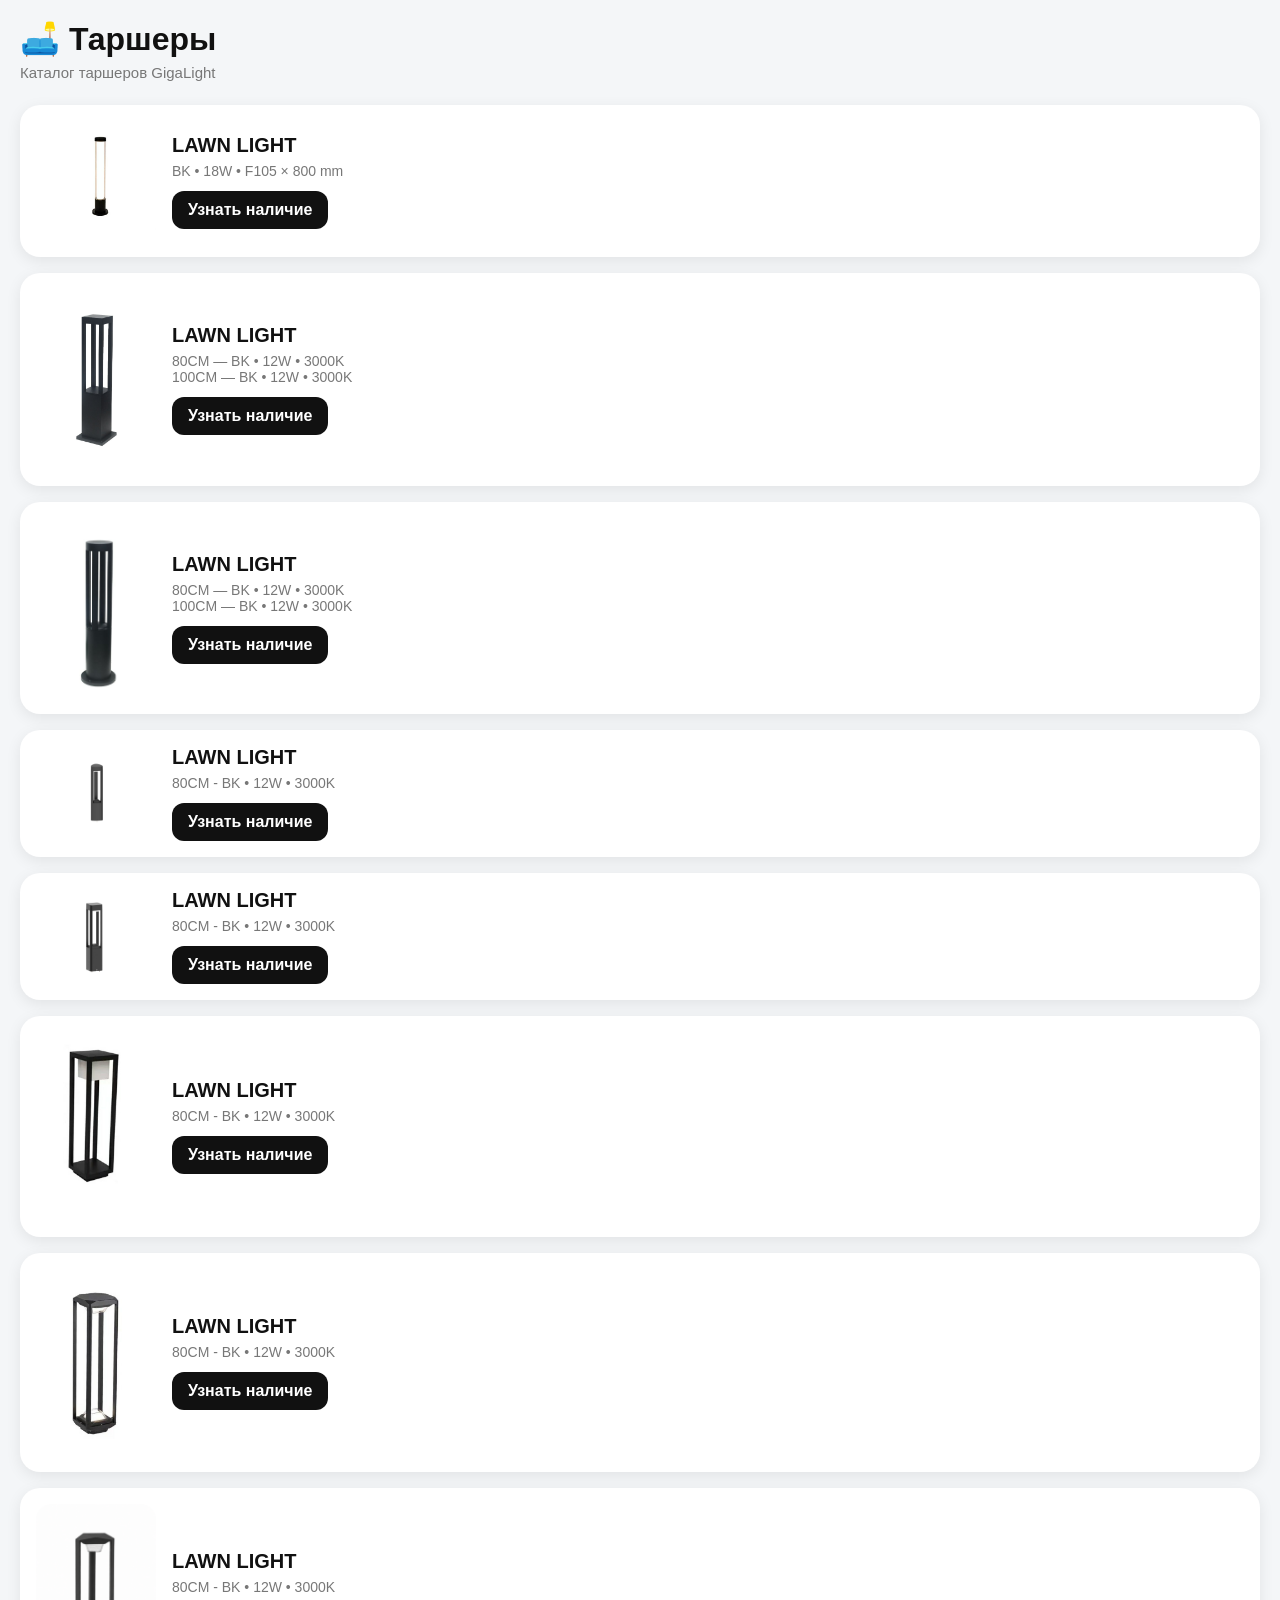
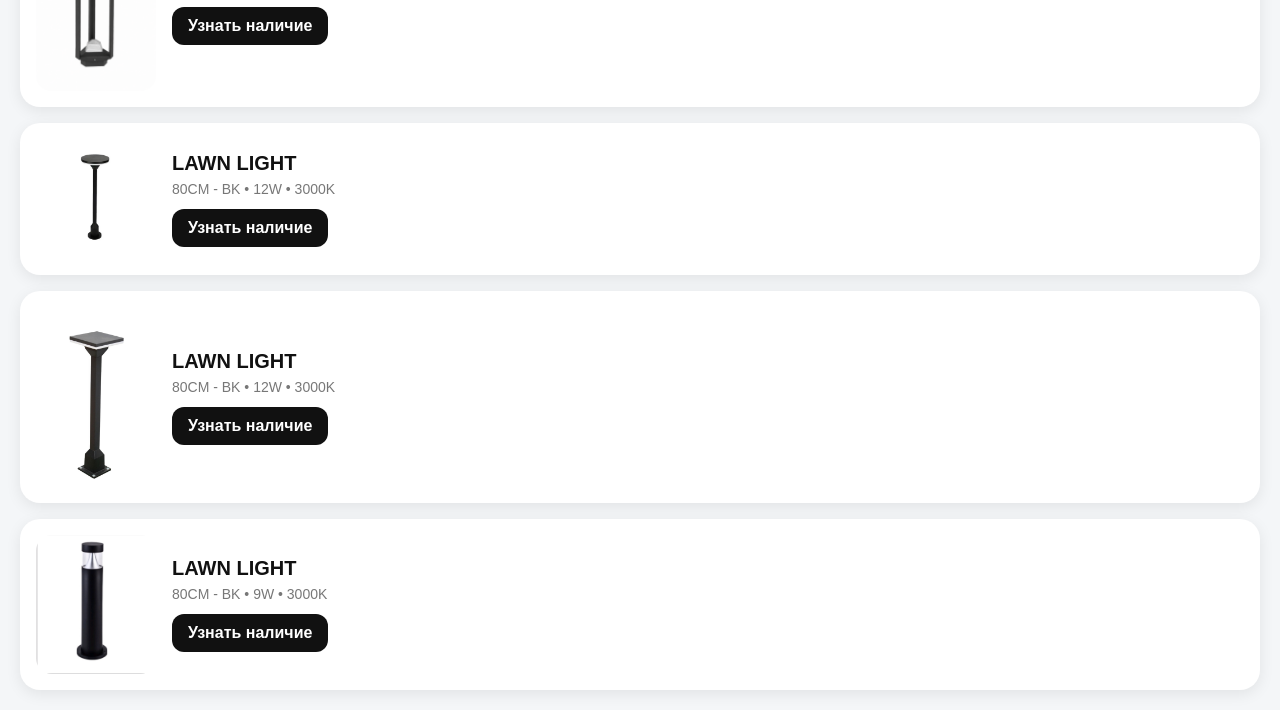
==== floor-lamps.html @ ce837586 "Update floor-lamps.html" ====
<!DOCTYPE html>
<html lang="ru">
<head>
  <meta charset="UTF-8">
  <meta name="viewport" content="width=device-width, initial-scale=1.0">
  <title>Таршеры — GigaLight</title>
  <link rel="stylesheet" href="style.css">
</head>

<body>

  <header class="header">
    <h1>🛋️ Таршеры</h1>
    <p>Каталог таршеров GigaLight</p>
  </header>

  <main class="products">

    <div class="product-card">

      <div class="product-images">
        <div class="product-photo">
  <img src="images/IMG_20260810_214449_612.jpg" alt="LAWN LIGHT">
        </div>
      </div>

      <div class="product-info">

  <h2>LAWN LIGHT</h2>

  <p class="product-specs">
    BK • 18W • F105 × 800 mm
  </p>

  <a class="availability-button" href="https://t.me/GigaLight_uz">
    Узнать наличие
  </a>

      </div>

    </div>
<div class="product-card">

  <div class="product-images">
    <div class="product-photo">
      <img src="images/IMG_20260817_140615_502.jpg" alt="LAWN LIGHT 80CM / 100CM">
    </div>
  </div>

  <div class="product-info">

    <h2>LAWN LIGHT</h2>

    <p class="product-specs">
      80CM — BK • 12W • 3000K<br>
      100CM — BK • 12W • 3000K
    </p>

    <a class="availability-button" href="https://t.me/GigaLight_uz">
      Узнать наличие
    </a>

  </div>

</div>
    <div class="product-card">

  <div class="product-images">
    <div class="product-photo">
      <img src="images/IMG_20260817_143031_594.jpg" alt="LAWN LIGHT 80CM / 100CM">
    </div>
  </div>

  <div class="product-info">

    <h2>LAWN LIGHT</h2>

    <p class="product-specs">
      80CM — BK • 12W • 3000K<br>
      100CM — BK • 12W • 3000K
    </p>

    <a class="availability-button" href="https://t.me/GigaLight_uz">
      Узнать наличие
    </a>

  </div>

    </div>
    <div class="product-card">

  <div class="product-images">
    <div class="product-photo">
      <img src="images/IMG_20260818_114534_307.jpg" alt="LAWN LIGHT">
    </div>
  </div>

  <div class="product-info">

    <h2>LAWN LIGHT</h2>

    <p class="product-specs">
      80CM	- BK • 12W • 3000K <br>
    </p>

    <a class="availability-button" href="https://t.me/GigaLight_uz">
      Узнать наличие
    </a>

  </div>

    </div>
    <div class="product-card">

  <div class="product-images">
    <div class="product-photo">
      <img src="images/IMG_20260818_130932_310.jpg" alt="LAWN LIGHT">
    </div>
  </div>

  <div class="product-info">

    <h2>LAWN LIGHT</h2>

    <p class="product-specs">
      80CM - BK • 12W • 3000K <br>
    </p>

    <a class="availability-button" href="https://t.me/GigaLight_uz">
      Узнать наличие
    </a>

  </div>

    </div>
    <div class="product-card">

  <div class="product-images">
    <div class="product-photo">
      <img src="images/IMG_20260818_131247_336.jpg" alt="LAWN LIGHT">
    </div>
  </div>

  <div class="product-info">

    <h2>LAWN LIGHT</h2>

    <p class="product-specs">
      80CM - BK • 12W • 3000K <br>
    </p>

    <a class="availability-button" href="https://t.me/GigaLight_uz">
      Узнать наличие
    </a>

  </div>

    </div>
    <div class="product-card">

  <div class="product-images">
    <div class="product-photo">
      <img src="images/IMG_20260818_131558_359.jpg" alt="LAWN LIGHT">
    </div>
  </div>

  <div class="product-info">

    <h2>LAWN LIGHT</h2>

    <p class="product-specs">
      80CM - BK • 12W • 3000K <br>
    </p>

    <a class="availability-button" href="https://t.me/GigaLight_uz">
      Узнать наличие
    </a>

  </div>

    </div>
    <div class="product-card">

  <div class="product-images">
    <div class="product-photo">
      <img src="images/file_00000000abd481f4b45d6cfb1474f672.png" alt="LAWN LIGHT">
    </div>
  </div>

  <div class="product-info">

    <h2>LAWN LIGHT</h2>

    <p class="product-specs">
      80CM - BK • 12W • 3000K <br>
    </p>

    <a class="availability-button" href="https://t.me/GigaLight_uz">
      Узнать наличие
    </a>

  </div>

    </div>
    <div class="product-card">

  <div class="product-images">
    <div class="product-photo">
      <img src="images/IMG_20260818_155626_339.jpg" alt="LAWN LIGHT">
    </div>
  </div>

  <div class="product-info">

    <h2>LAWN LIGHT</h2>

    <p class="product-specs">
      80CM - BK • 12W • 3000K <br>
    </p>

    <a class="availability-button" href="https://t.me/GigaLight_uz">
      Узнать наличие
    </a>

  </div>

    </div>
    <div class="product-card">

  <div class="product-images">
    <div class="product-photo">
      <img src="images/IMG_20260818_155952_649.jpg" alt="LAWN LIGHT">
    </div>
  </div>

  <div class="product-info">

    <h2>LAWN LIGHT</h2>

    <p class="product-specs">
      80CM - BK • 12W • 3000K <br>
    </p>

    <a class="availability-button" href="https://t.me/GigaLight_uz">
      Узнать наличие
    </a>

  </div>

    </div>
    <div class="product-card">

  <div class="product-images">
    <div class="product-photo">
      <img src="images/Screenshot_20260818_160342_WPS Office.jpg" alt="LAWN LIGHT">
    </div>
  </div>

  <div class="product-info">

    <h2>LAWN LIGHT</h2>

    <p class="product-specs">
      80CM - BK • 9W • 3000K <br>
    </p>

    <a class="availability-button" href="https://t.me/GigaLight_uz">
      Узнать наличие
    </a>

  </div>

    </div>
  </main>

</body>
</html>
---- style.css ----
* {
  box-sizing: border-box;
}

body {
  margin: 0;
  padding: 20px;
  font-family: Arial, sans-serif;
  background: #f4f6f8;
  color: #111;
}

.header {
  margin-bottom: 24px;
}

.header h1 {
  margin: 0;
  font-size: 32px;
  font-weight: 800;
}

.header p {
  margin: 6px 0 0;
  color: #777;
  font-size: 15px;
}

.catalog {
  display: grid;
  grid-template-columns: 1fr 1fr;
  gap: 14px;
}

.category {
  min-height: 150px;
  padding: 20px;
  border: none;
  border-radius: 22px;
  background: white;
  box-shadow: 0 4px 15px rgba(0, 0, 0, 0.08);
  font-size: 17px;
  font-weight: 700;
  text-align: left;
  cursor: pointer;
}

.category:active {
  transform: scale(0.97);
}

.icon {
  display: block;
  margin-bottom: 20px;
  font-size: 42px;
}
.product-images {
  width: 120px;
  flex-shrink: 0;
}

.product-photo {
  width: 120px;
  height: 150px;
  border-radius: 16px;
  overflow: hidden;
}

.product-photo img {
  width: 100%;
  height: 100%;
  object-fit: cover;
  display: block;
}
.products {
  display: flex;
  flex-direction: column;
  gap: 16px;
}

.product-card {
  display: flex;
  flex-direction: row;
  align-items: center;
  gap: 16px;
  padding: 16px;
  background: white;
  border-radius: 20px;
  box-shadow: 0 4px 15px rgba(0, 0, 0, 0.08);
}
}

.product-images {
  width: 120px;
  height: 150px;
  flex-shrink: 0;
}

.product-photo {
  width: 100%;
  height: 100%;
  border-radius: 16px;
  overflow: hidden;
}

.product-photo img {
  width: 100%;
  height: 100%;
  object-fit: cover;
  display: block;
}

.product-card h2 {
  margin: 0;
  font-size: 20px;
}

.product-specs {
  margin: 6px 0 12px;
  color: #777;
  font-size: 14px;
}

.availability-button {
  display: inline-block;
  padding: 10px 16px;
  border-radius: 12px;
  background: #111;
  color: white;
  text-decoration: none;
  font-weight: 600;
}
.product-info {
  flex: 1;
  min-width: 0;
}

@media (max-width: 500px) {
  .product-card {
    gap: 12px;
  }

  .product-images {
    width: 105px;
    height: 135px;
  }
}

@media (max-width: 500px) {
  .catalog {
    grid-template-columns: 1fr 1fr;
      }
}
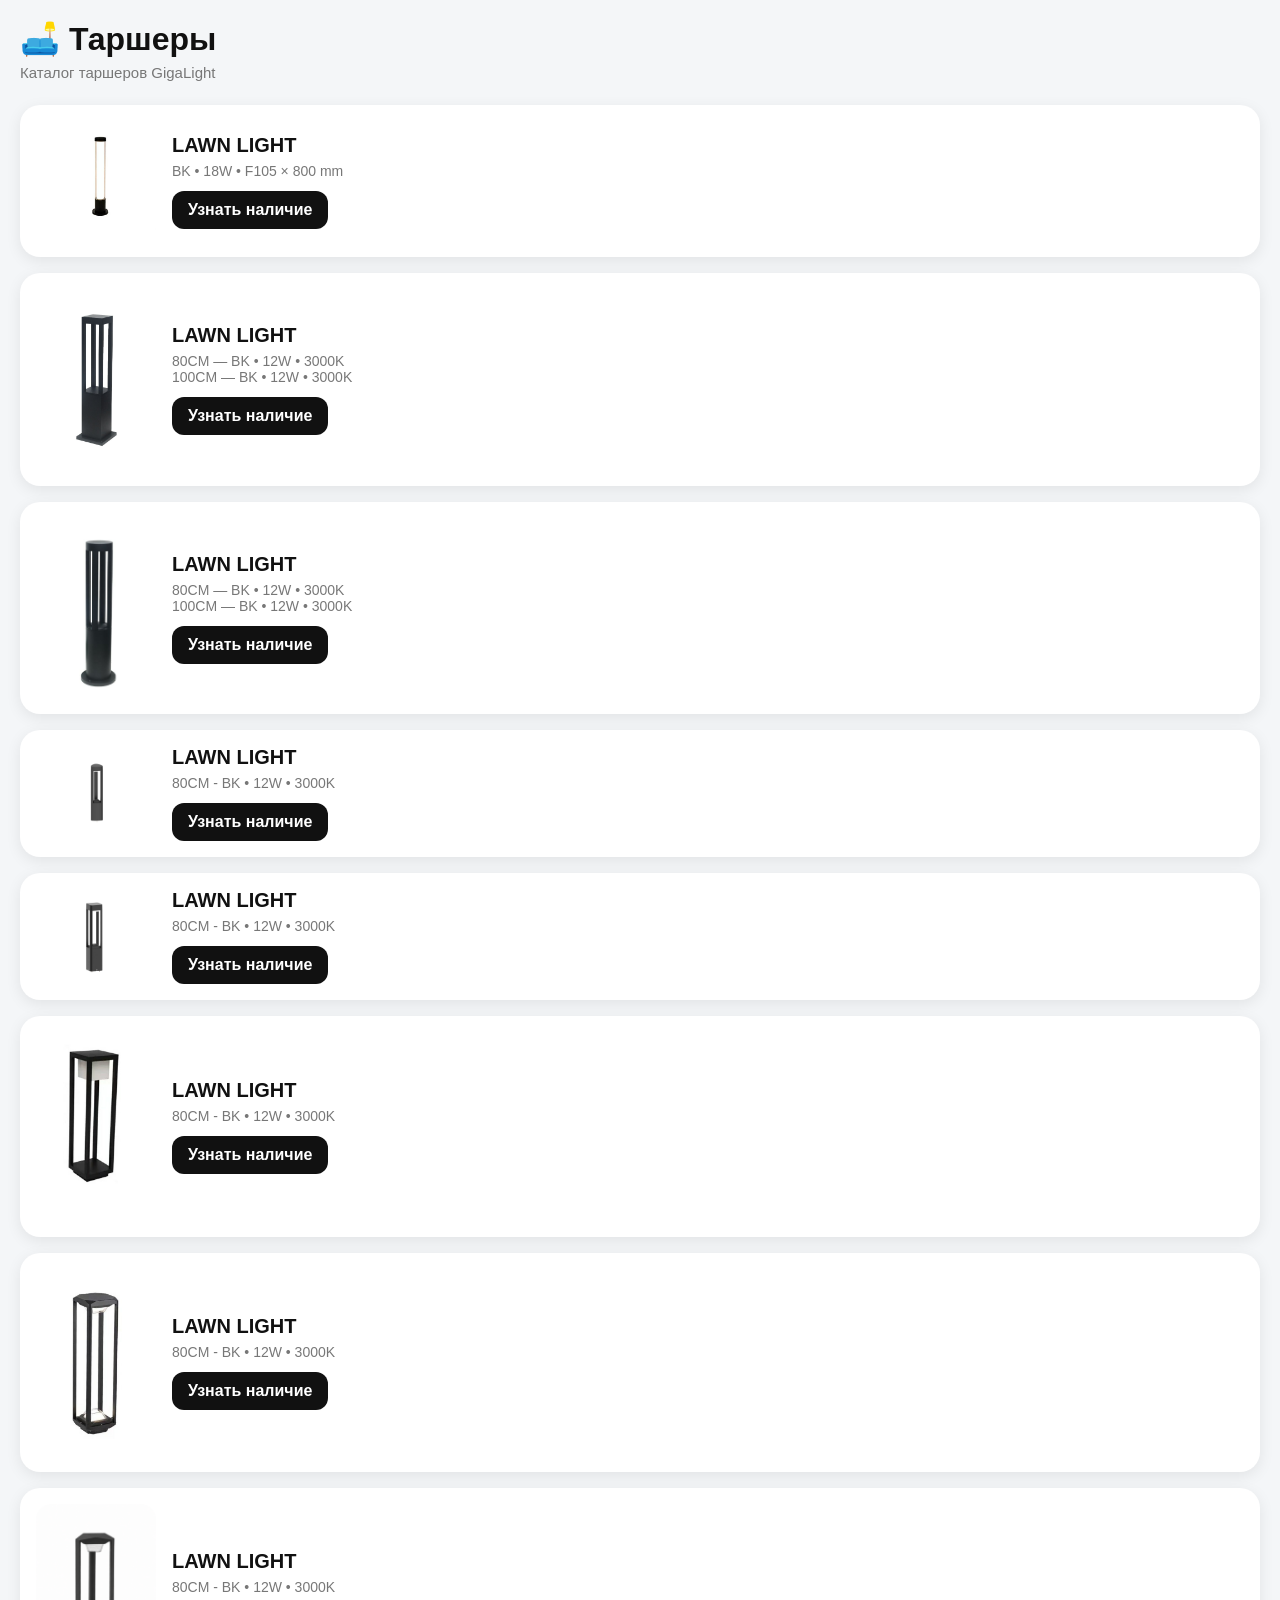
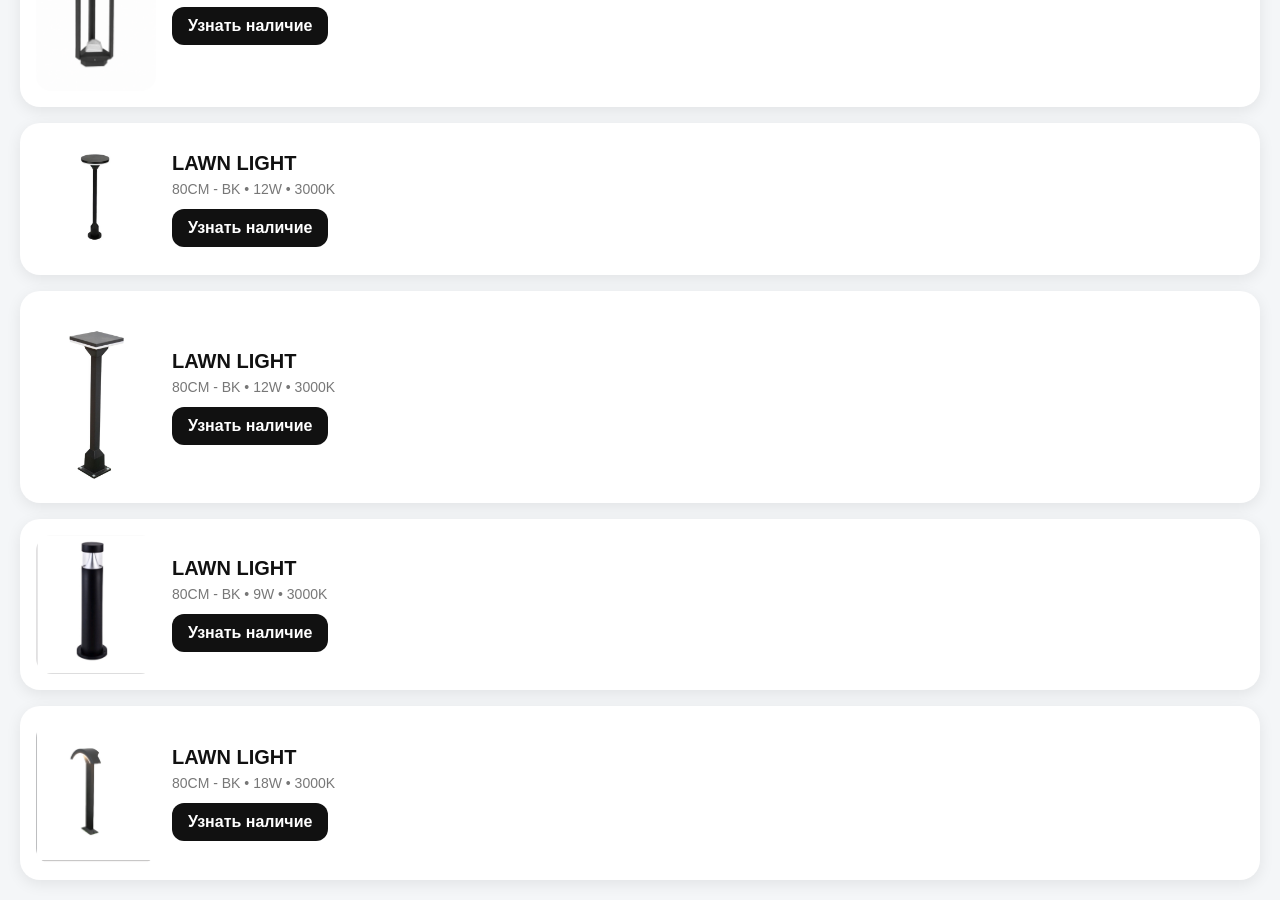
==== commit 2adc7ccb: "Update floor-lamps.html" ====
--- a/floor-lamps.html
+++ b/floor-lamps.html
@@ -271,6 +271,29 @@
   </div>
 
     </div>
+    <div class="product-card">
+
+  <div class="product-images">
+    <div class="product-photo">
+      <img src="images/Screenshot_20260818_160643_WPS Office.jpg" alt="LAWN LIGHT">
+    </div>
+  </div>
+
+  <div class="product-info">
+
+    <h2>LAWN LIGHT</h2>
+
+    <p class="product-specs">
+      80CM - BK • 18W • 3000K <br>
+    </p>
+
+    <a class="availability-button" href="https://t.me/GigaLight_uz">
+      Узнать наличие
+    </a>
+
+  </div>
+
+    </div>
   </main>
 
 </body>
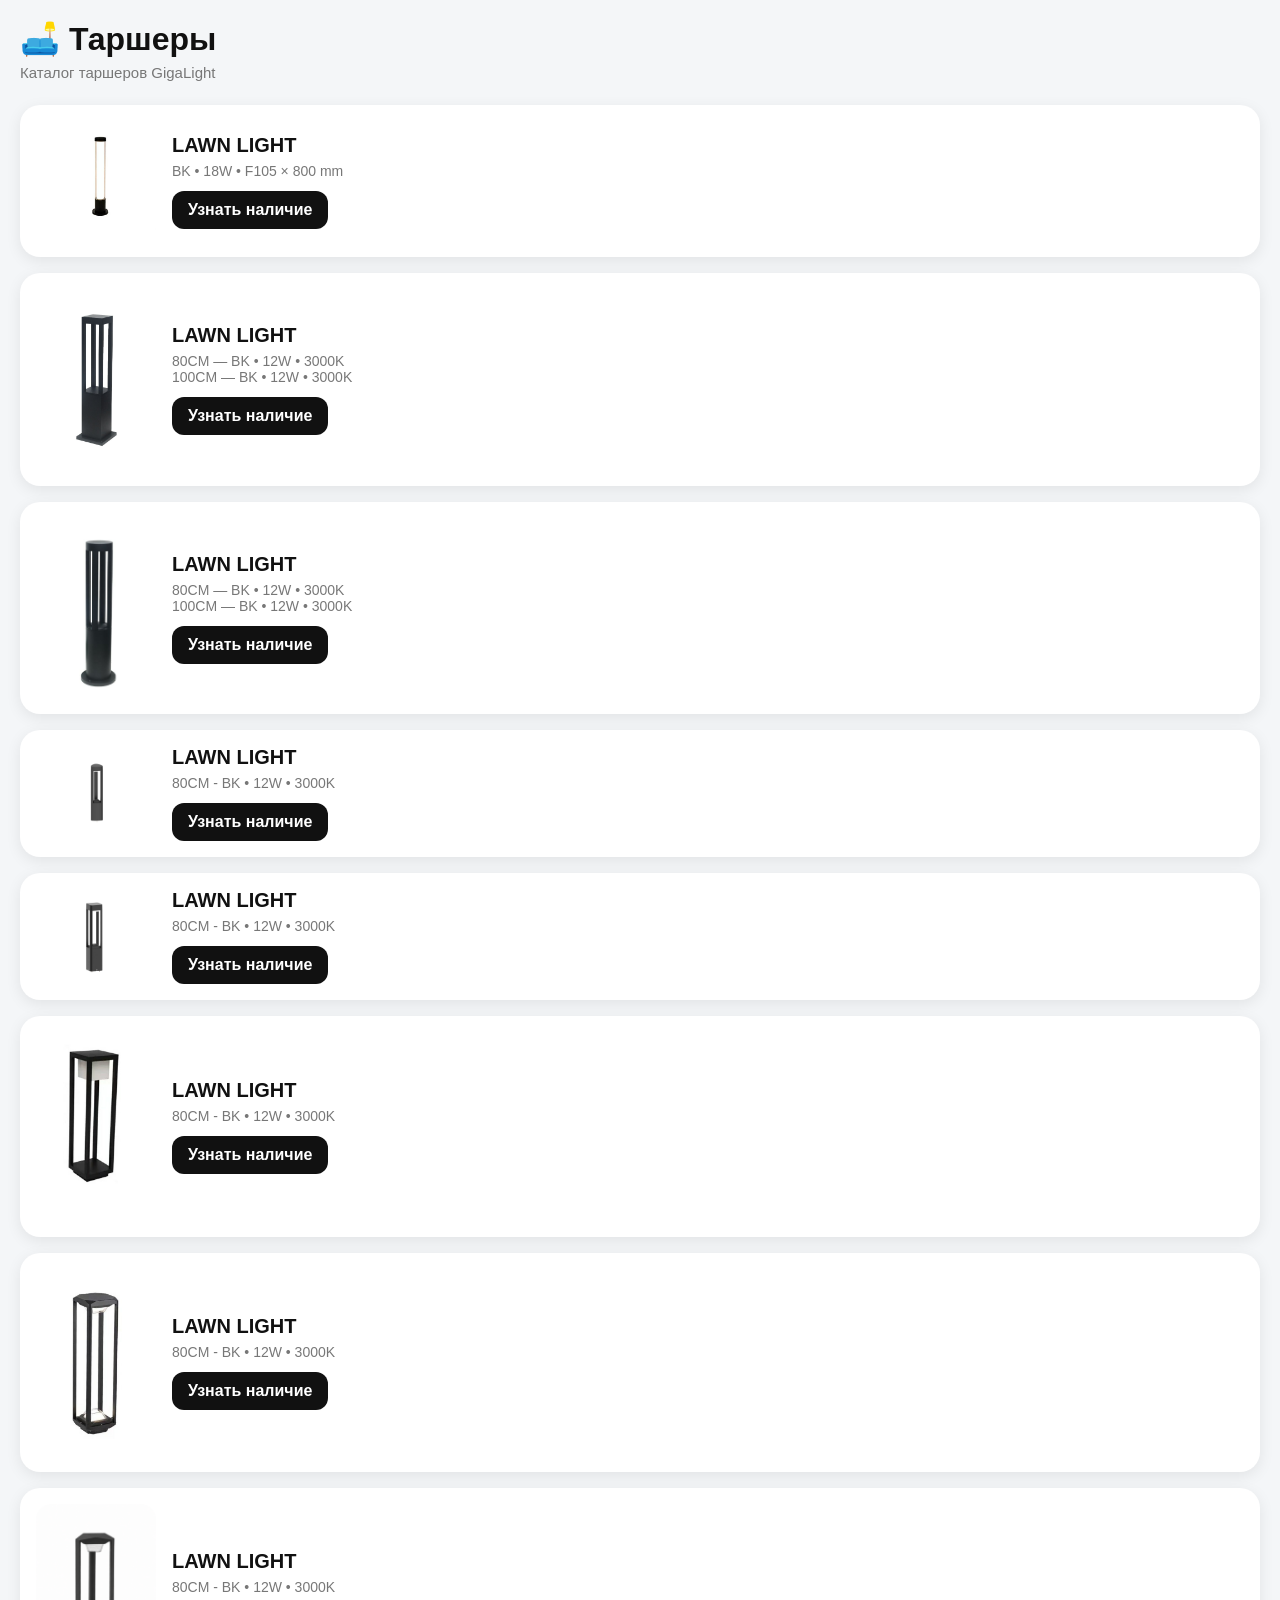
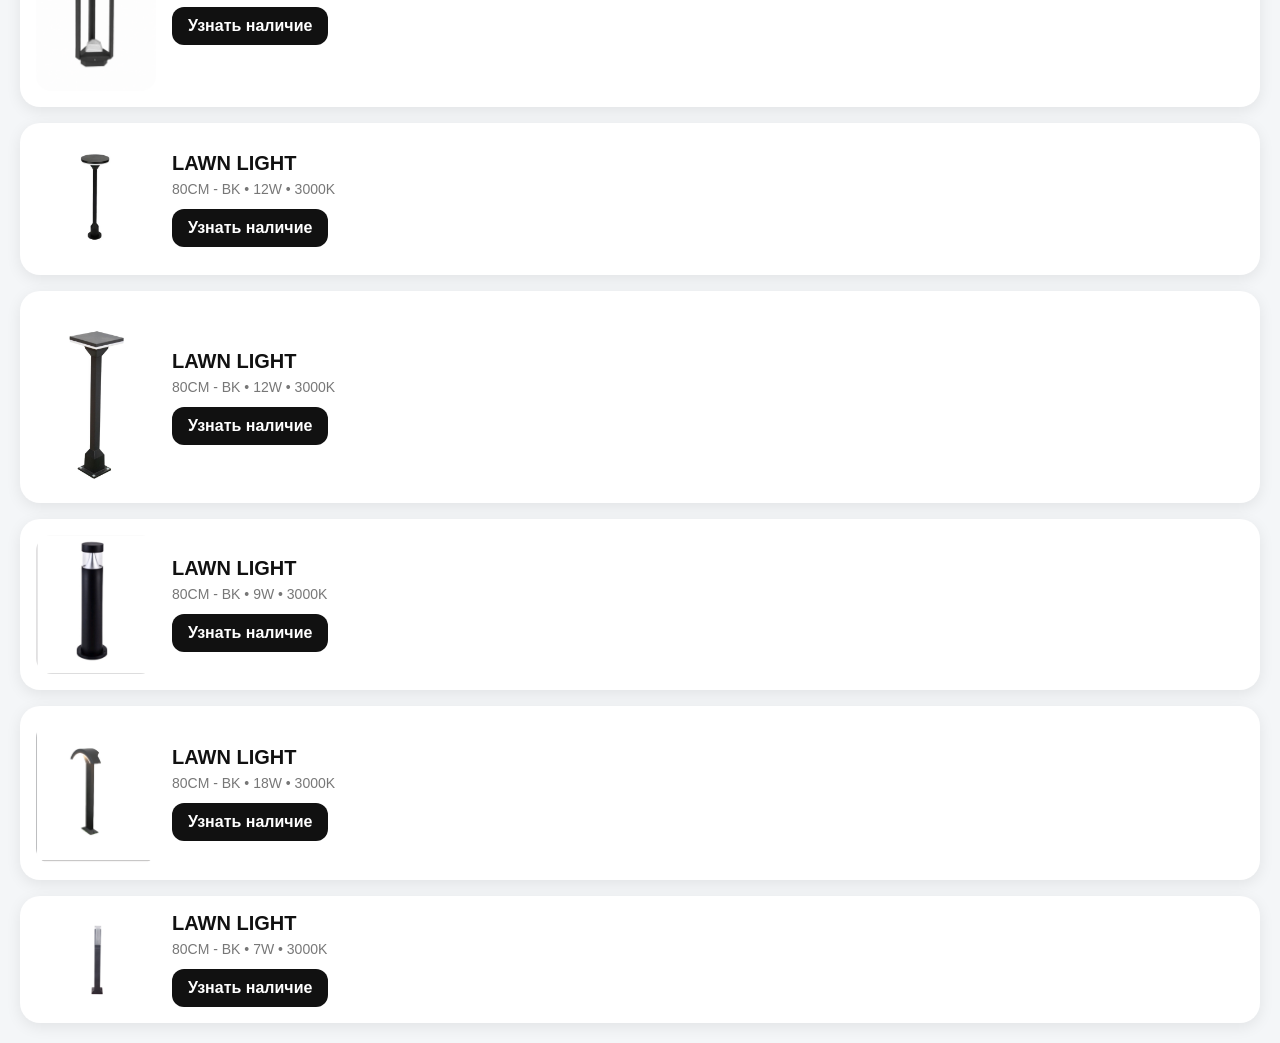
==== commit 2a69baf0: "Update floor-lamps.html" ====
--- a/floor-lamps.html
+++ b/floor-lamps.html
@@ -294,6 +294,29 @@
   </div>
 
     </div>
+    <div class="product-card">
+
+  <div class="product-images">
+    <div class="product-photo">
+      <img src="images/IMG_20260818_161400_520.jpg" alt="LAWN LIGHT">
+    </div>
+  </div>
+
+  <div class="product-info">
+
+    <h2>LAWN LIGHT</h2>
+
+    <p class="product-specs">
+      80CM - BK • 7W • 3000K <br>
+    </p>
+
+    <a class="availability-button" href="https://t.me/GigaLight_uz">
+      Узнать наличие
+    </a>
+
+  </div>
+
+    </div>
   </main>
 
 </body>
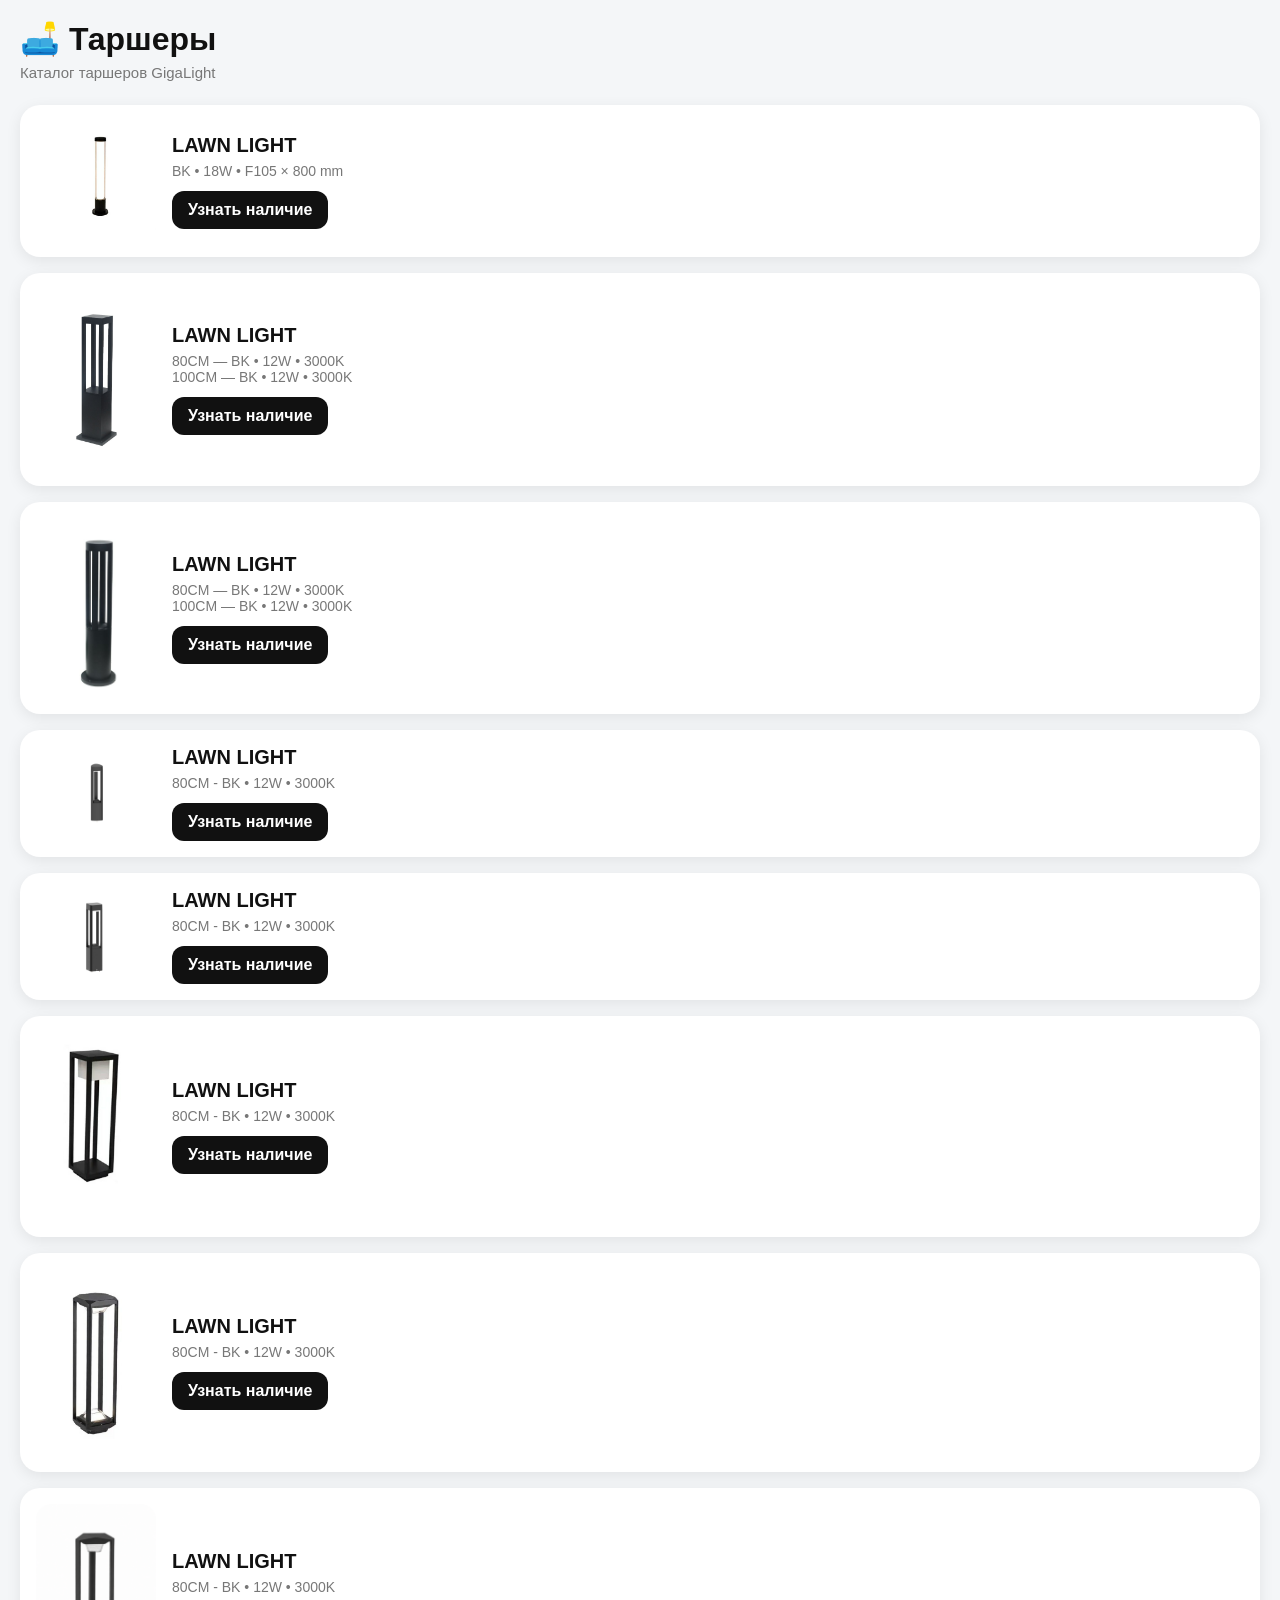
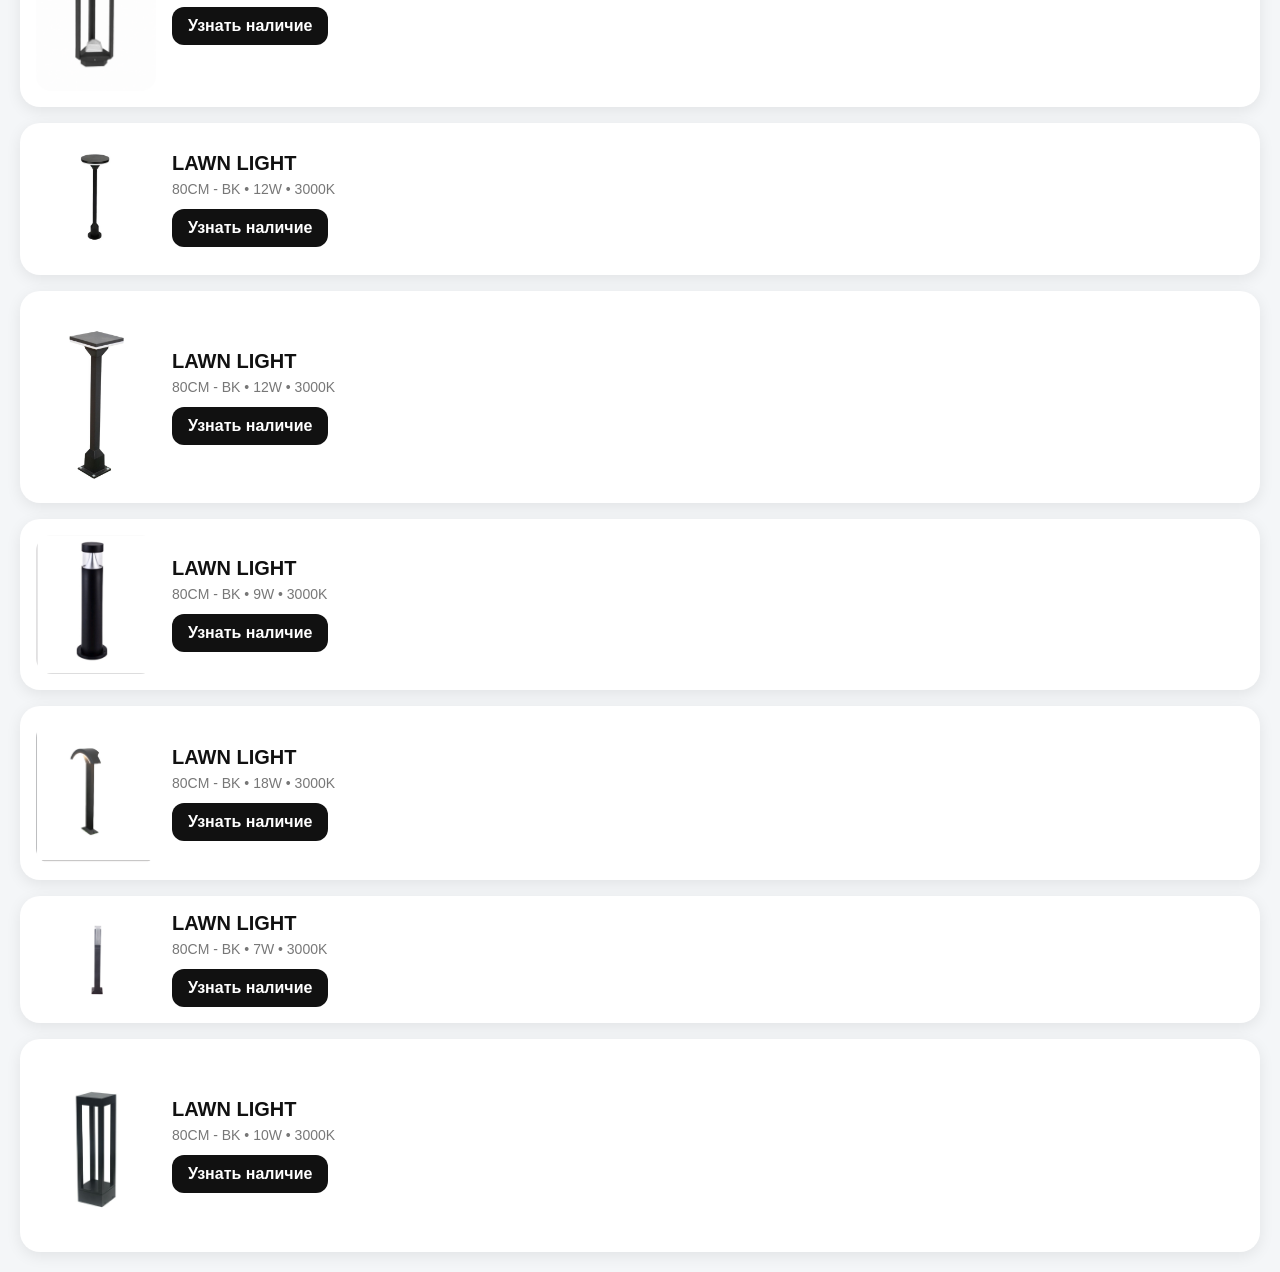
==== commit 15a64f74: "Update floor-lamps.html" ====
--- a/floor-lamps.html
+++ b/floor-lamps.html
@@ -317,6 +317,29 @@
   </div>
 
     </div>
+    <div class="product-card">
+
+  <div class="product-images">
+    <div class="product-photo">
+      <img src="images/IMG_20260818_161632_821.jpg" alt="LAWN LIGHT">
+    </div>
+  </div>
+
+  <div class="product-info">
+
+    <h2>LAWN LIGHT</h2>
+
+    <p class="product-specs">
+      80CM - BK • 10W • 3000K <br>
+    </p>
+
+    <a class="availability-button" href="https://t.me/GigaLight_uz">
+      Узнать наличие
+    </a>
+
+  </div>
+
+    </div>
   </main>
 
 </body>
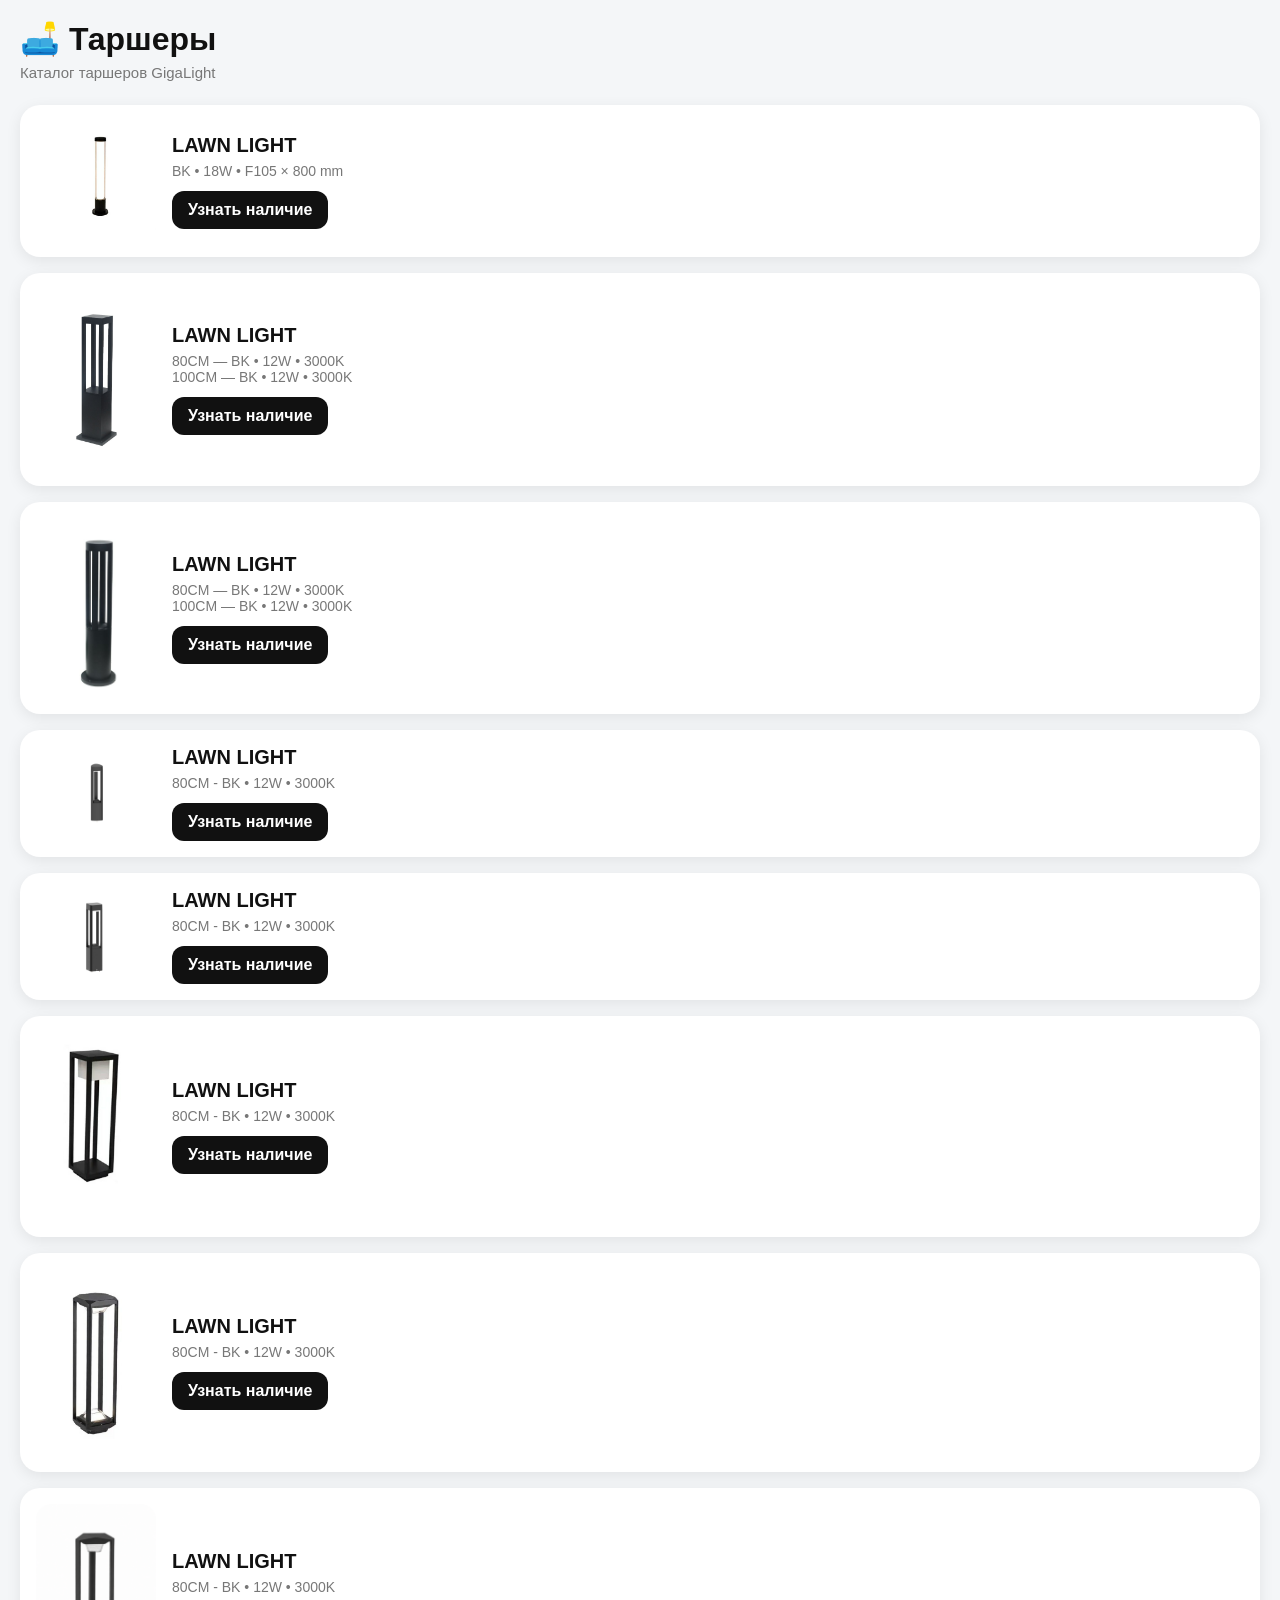
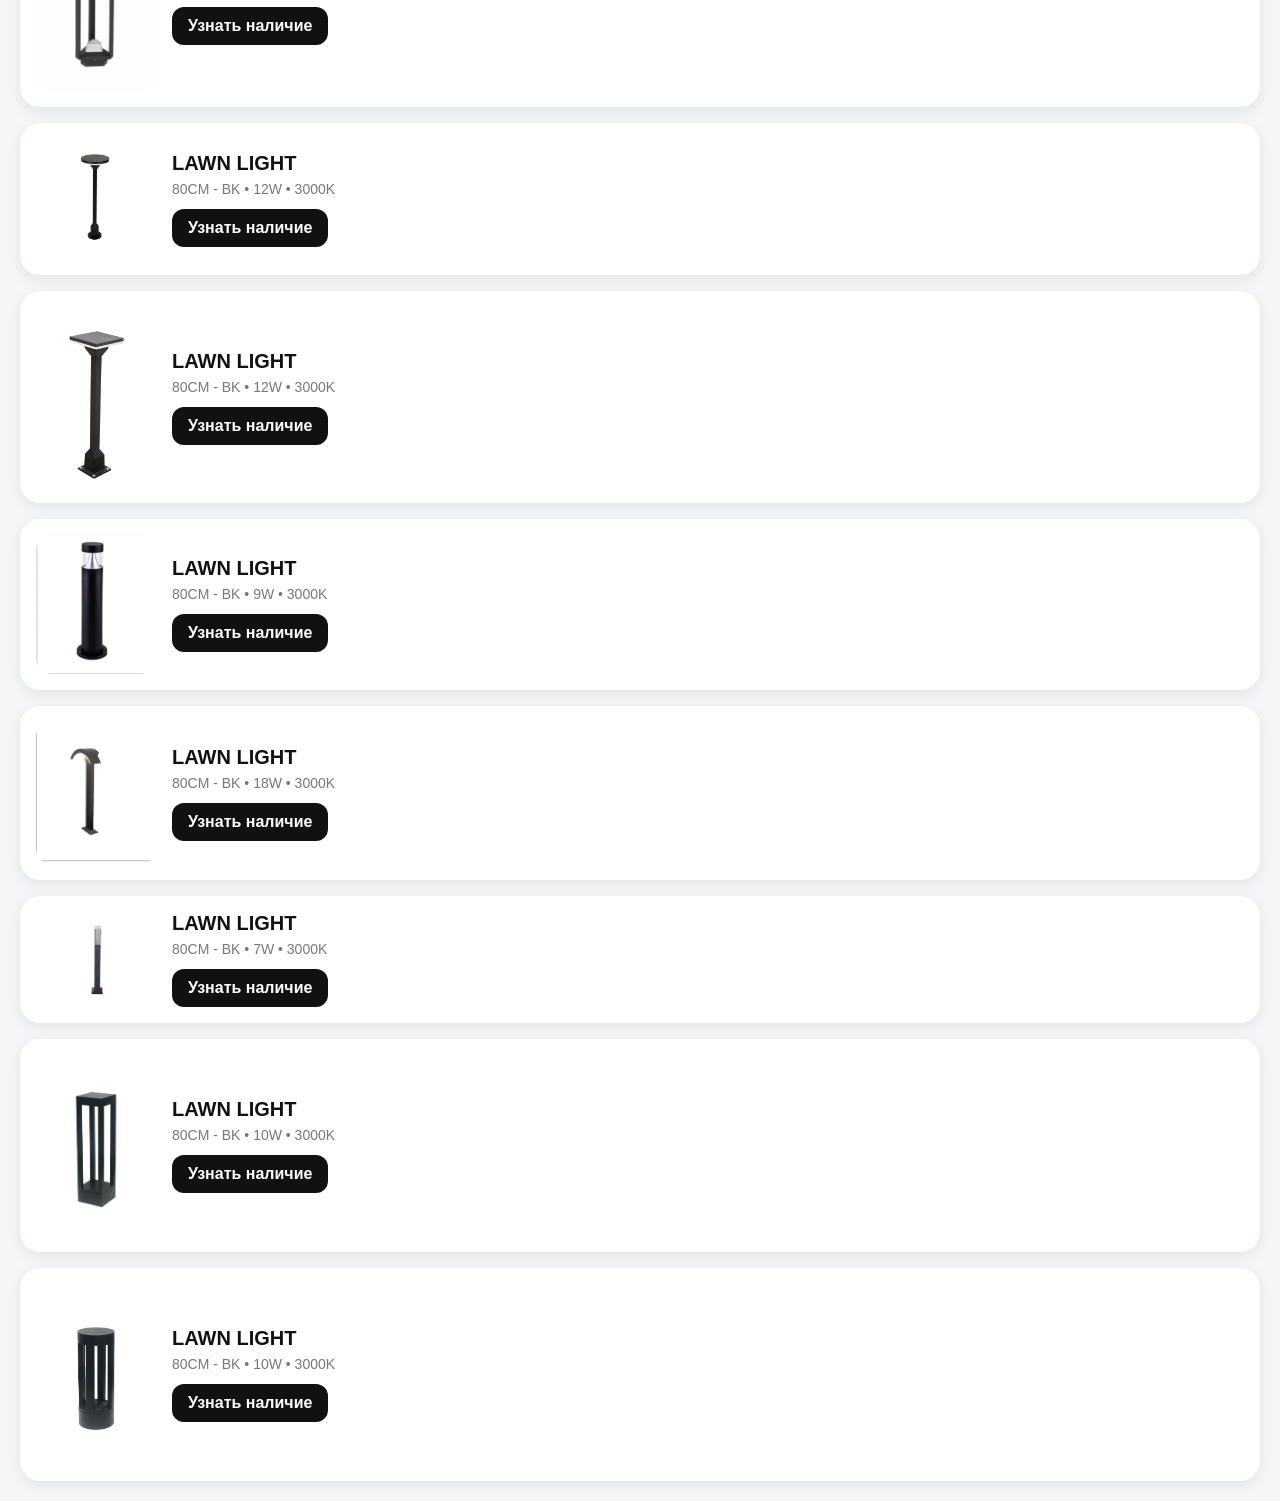
==== commit e24da60b: "Update floor-lamps.html" ====
--- a/floor-lamps.html
+++ b/floor-lamps.html
@@ -340,6 +340,29 @@
   </div>
 
     </div>
+    <div class="product-card">
+
+  <div class="product-images">
+    <div class="product-photo">
+      <img src="images/IMG_20260818_161747_446.jpg" alt="LAWN LIGHT">
+    </div>
+  </div>
+
+  <div class="product-info">
+
+    <h2>LAWN LIGHT</h2>
+
+    <p class="product-specs">
+      80CM - BK • 10W • 3000K <br>
+    </p>
+
+    <a class="availability-button" href="https://t.me/GigaLight_uz">
+      Узнать наличие
+    </a>
+
+  </div>
+
+    </div>
   </main>
 
 </body>
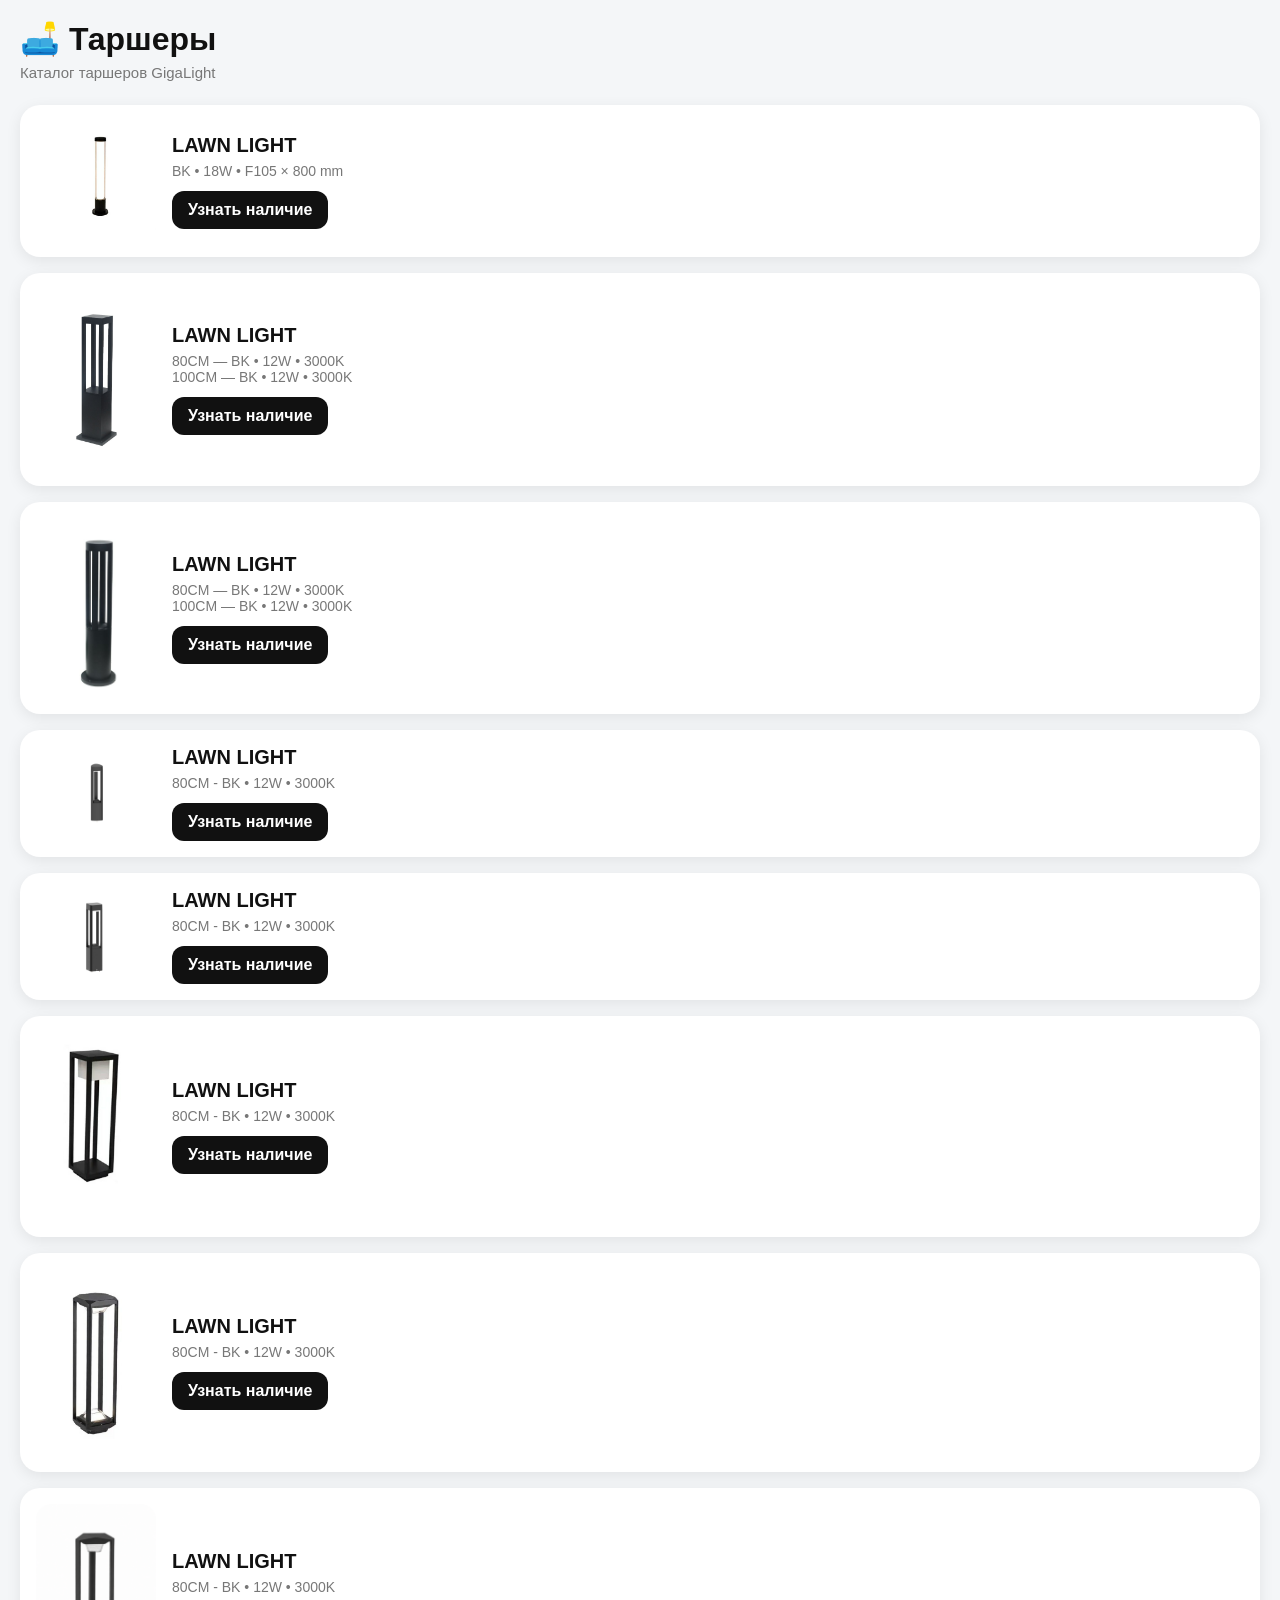
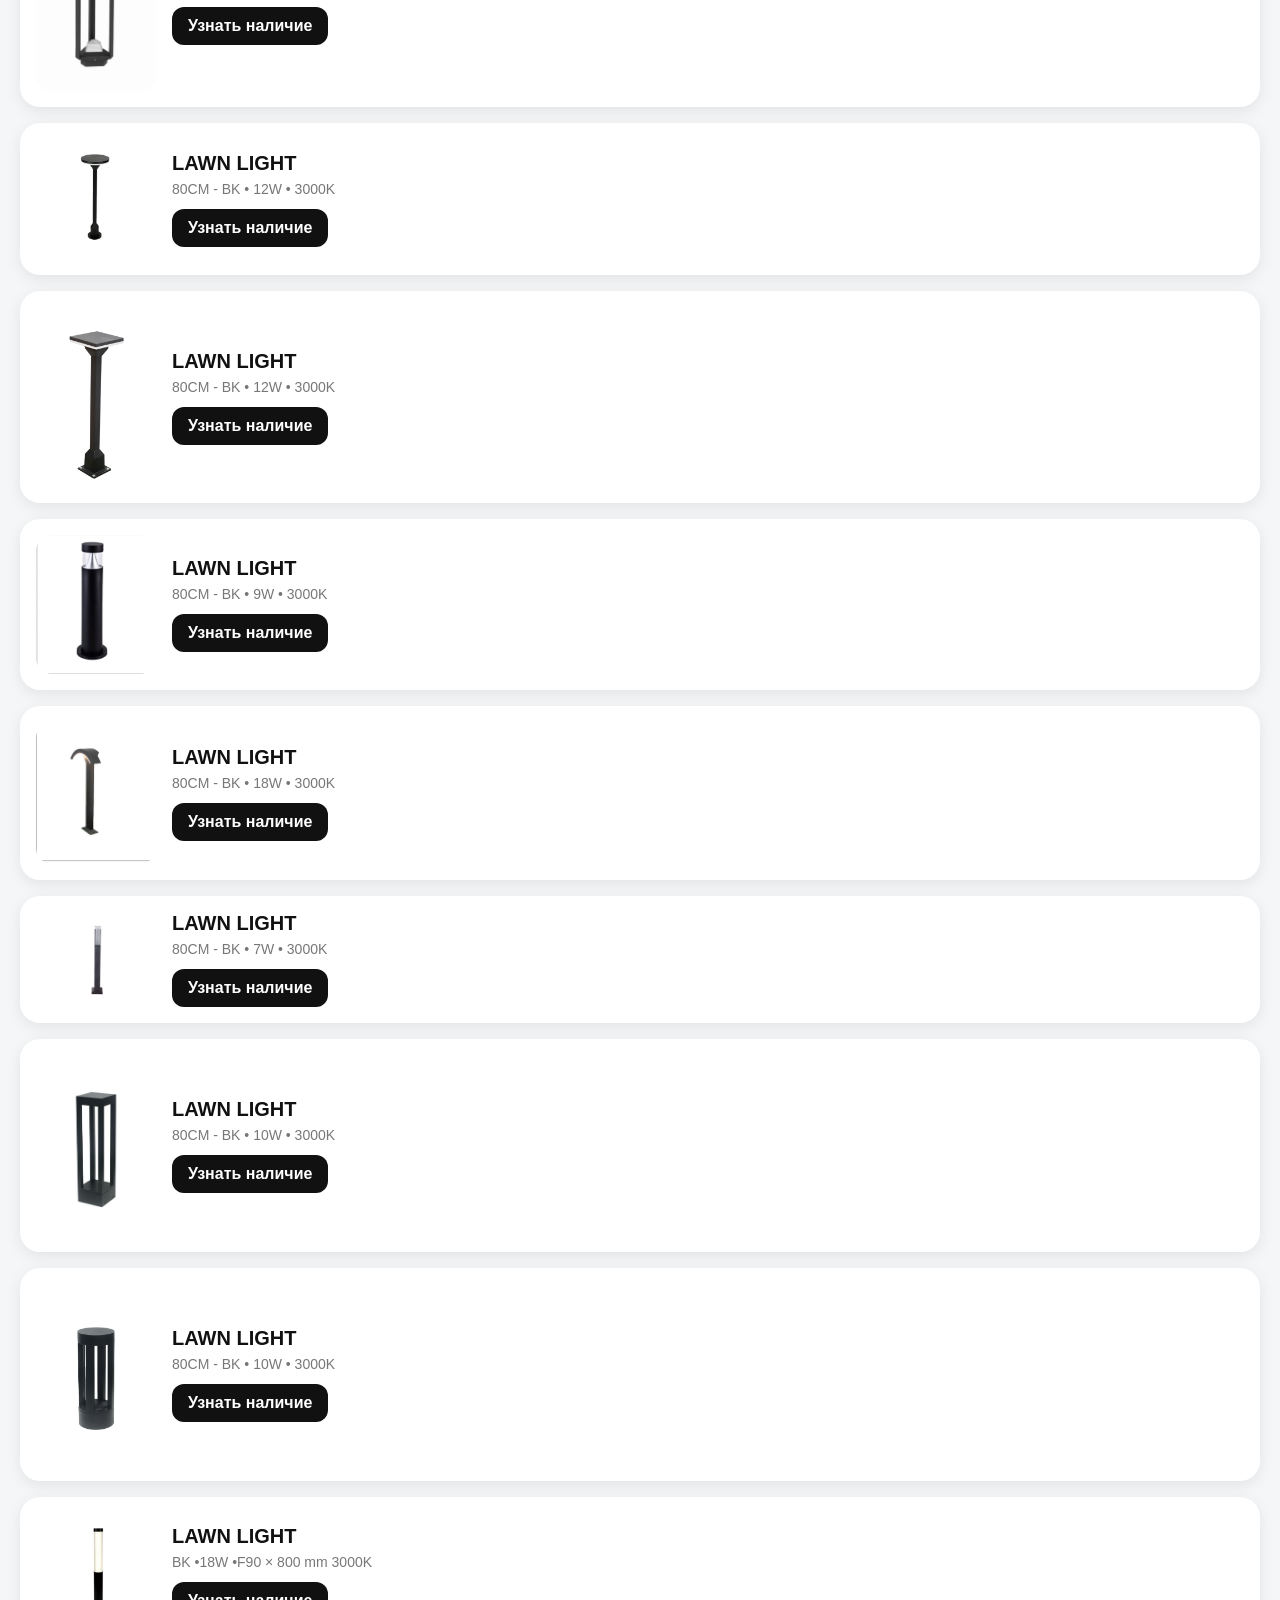
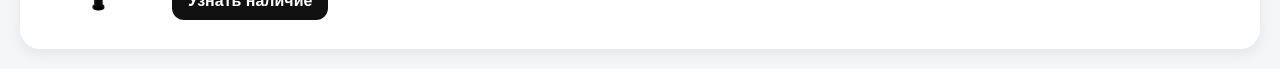
==== commit 093ad00f: "Update floor-lamps.html" ====
--- a/floor-lamps.html
+++ b/floor-lamps.html
@@ -362,6 +362,28 @@
 
   </div>
 
+    </div><div class="product-card">
+
+  <div class="product-images">
+    <div class="product-photo">
+      <img src="images/IMG_20260819_145302_654.jpg" alt="LAWN LIGHT">
+    </div>
+  </div>
+
+  <div class="product-info">
+
+    <h2>LAWN LIGHT</h2>
+
+    <p class="product-specs">
+      BK •18W •F90 × 800 mm 3000K <br>
+    </p>
+
+    <a class="availability-button" href="https://t.me/GigaLight_uz">
+      Узнать наличие
+    </a>
+
+  </div>
+
     </div>
   </main>
 
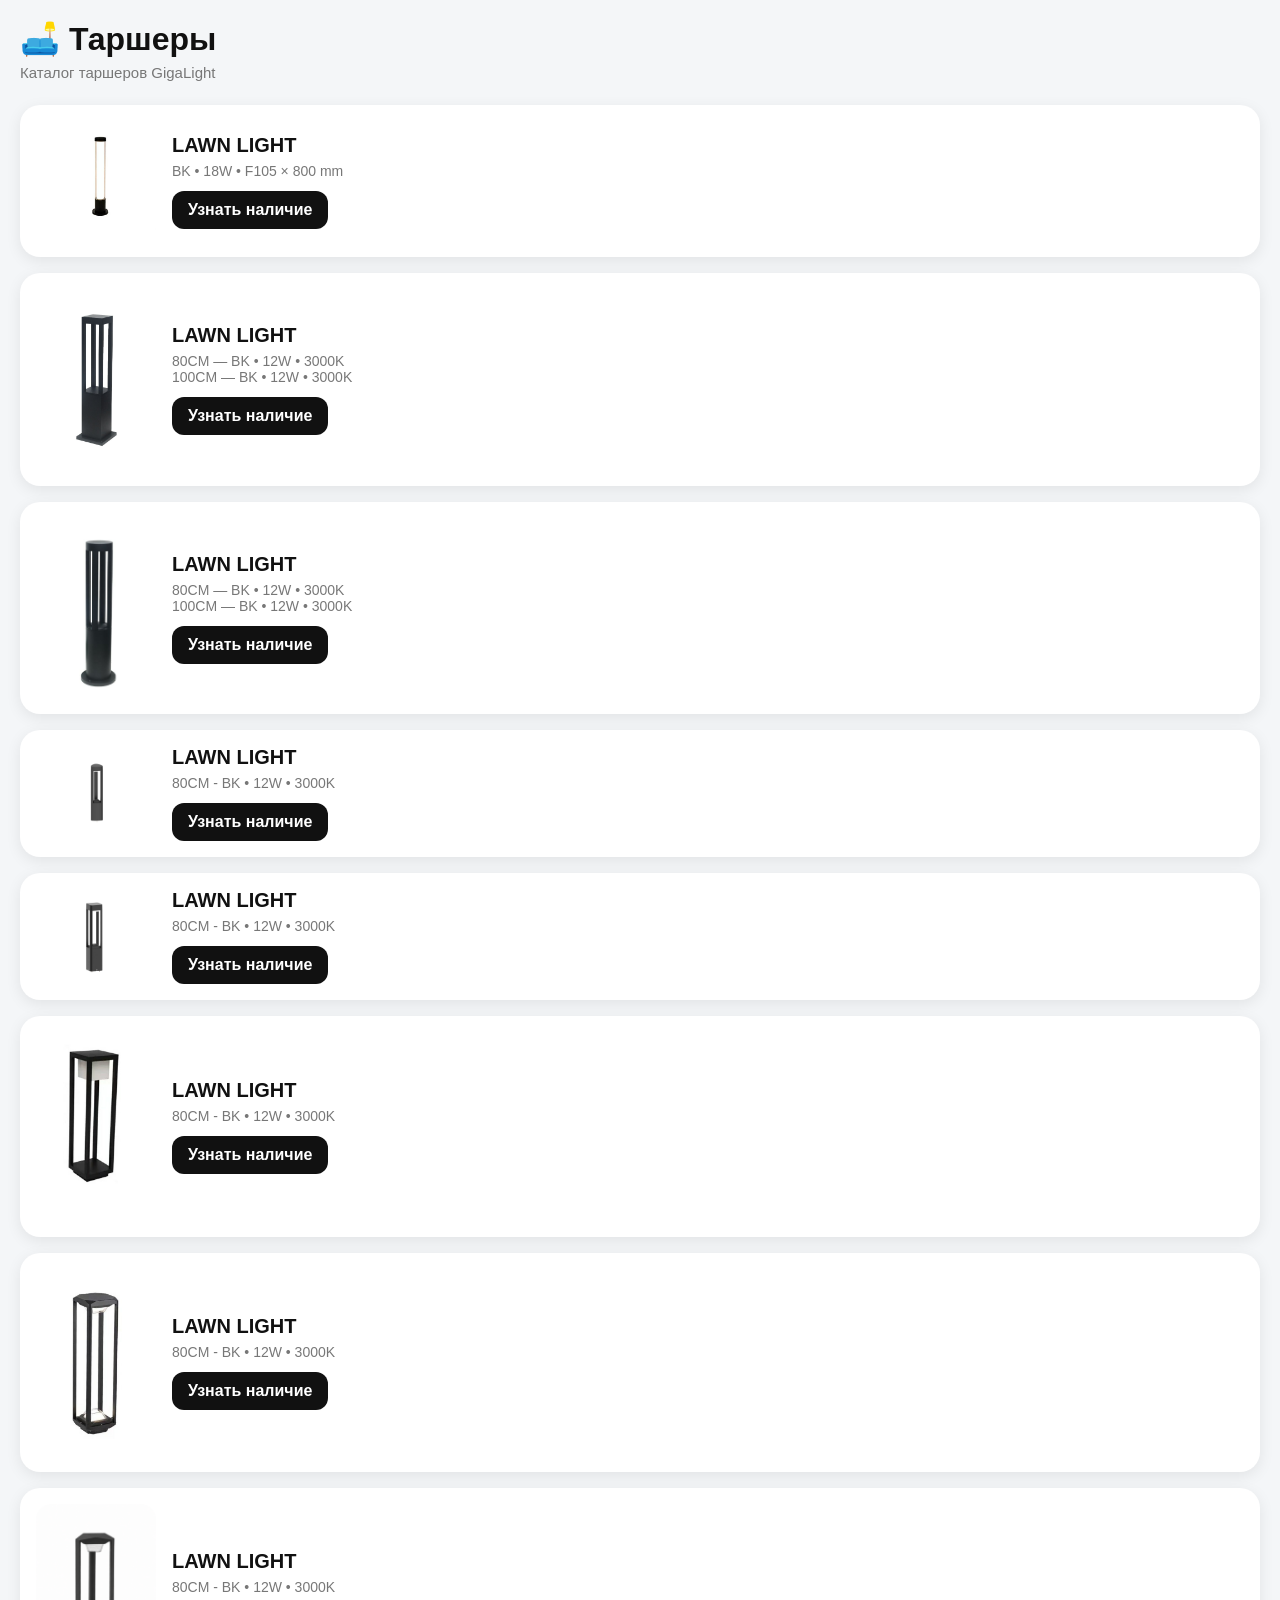
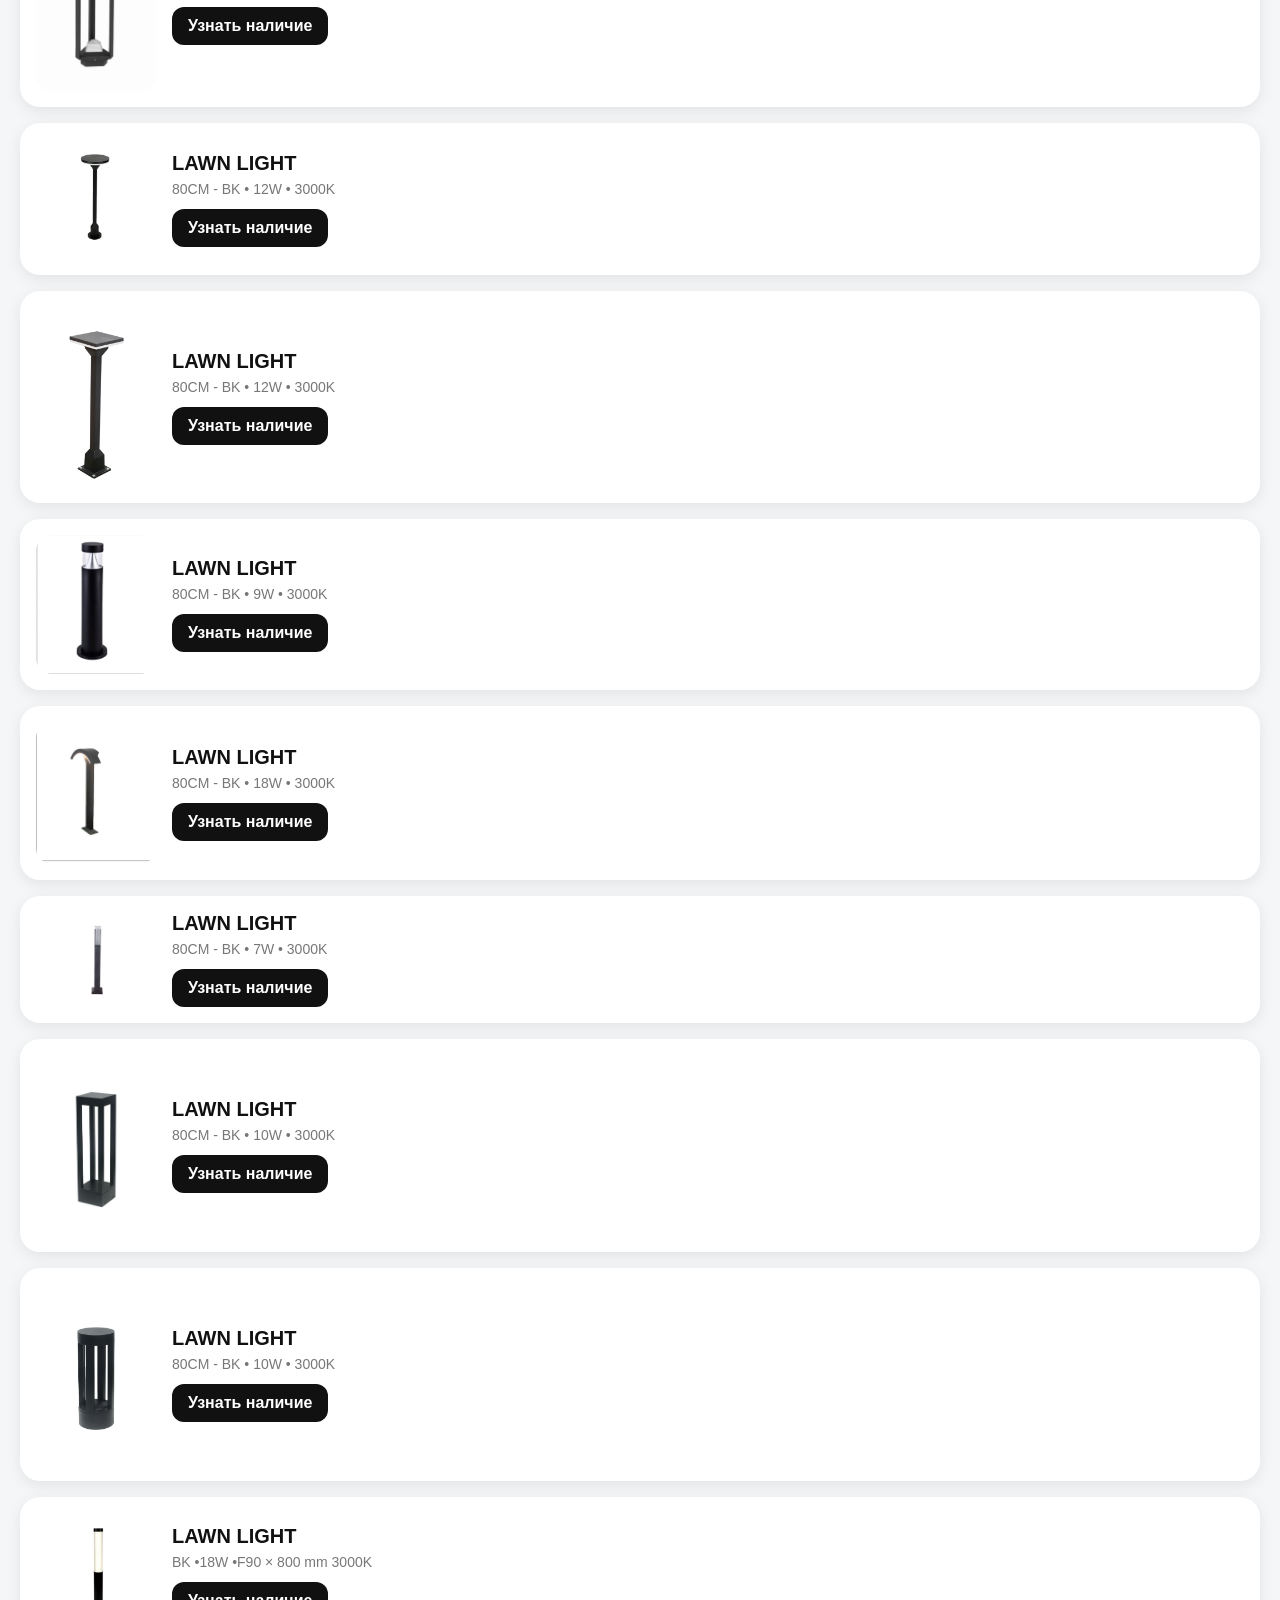
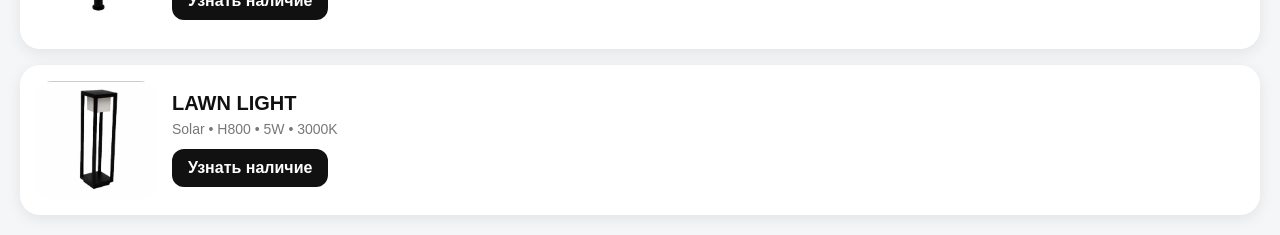
==== commit 94790293: "Update floor-lamps.html" ====
--- a/floor-lamps.html
+++ b/floor-lamps.html
@@ -385,6 +385,29 @@
   </div>
 
     </div>
+    <div class="product-card">
+
+  <div class="product-images">
+    <div class="product-photo">
+      <img src="images/Screenshot_20260819_150036_WPS Office.jpg" alt="LAWN LIGHT">
+    </div>
+  </div>
+
+  <div class="product-info">
+
+    <h2>LAWN LIGHT</h2>
+
+    <p class="product-specs">
+      Solar • H800 • 5W • 3000K <br>
+    </p>
+
+    <a class="availability-button" href="https://t.me/GigaLight_uz">
+      Узнать наличие
+    </a>
+
+  </div>
+
+    </div>
   </main>
 
 </body>
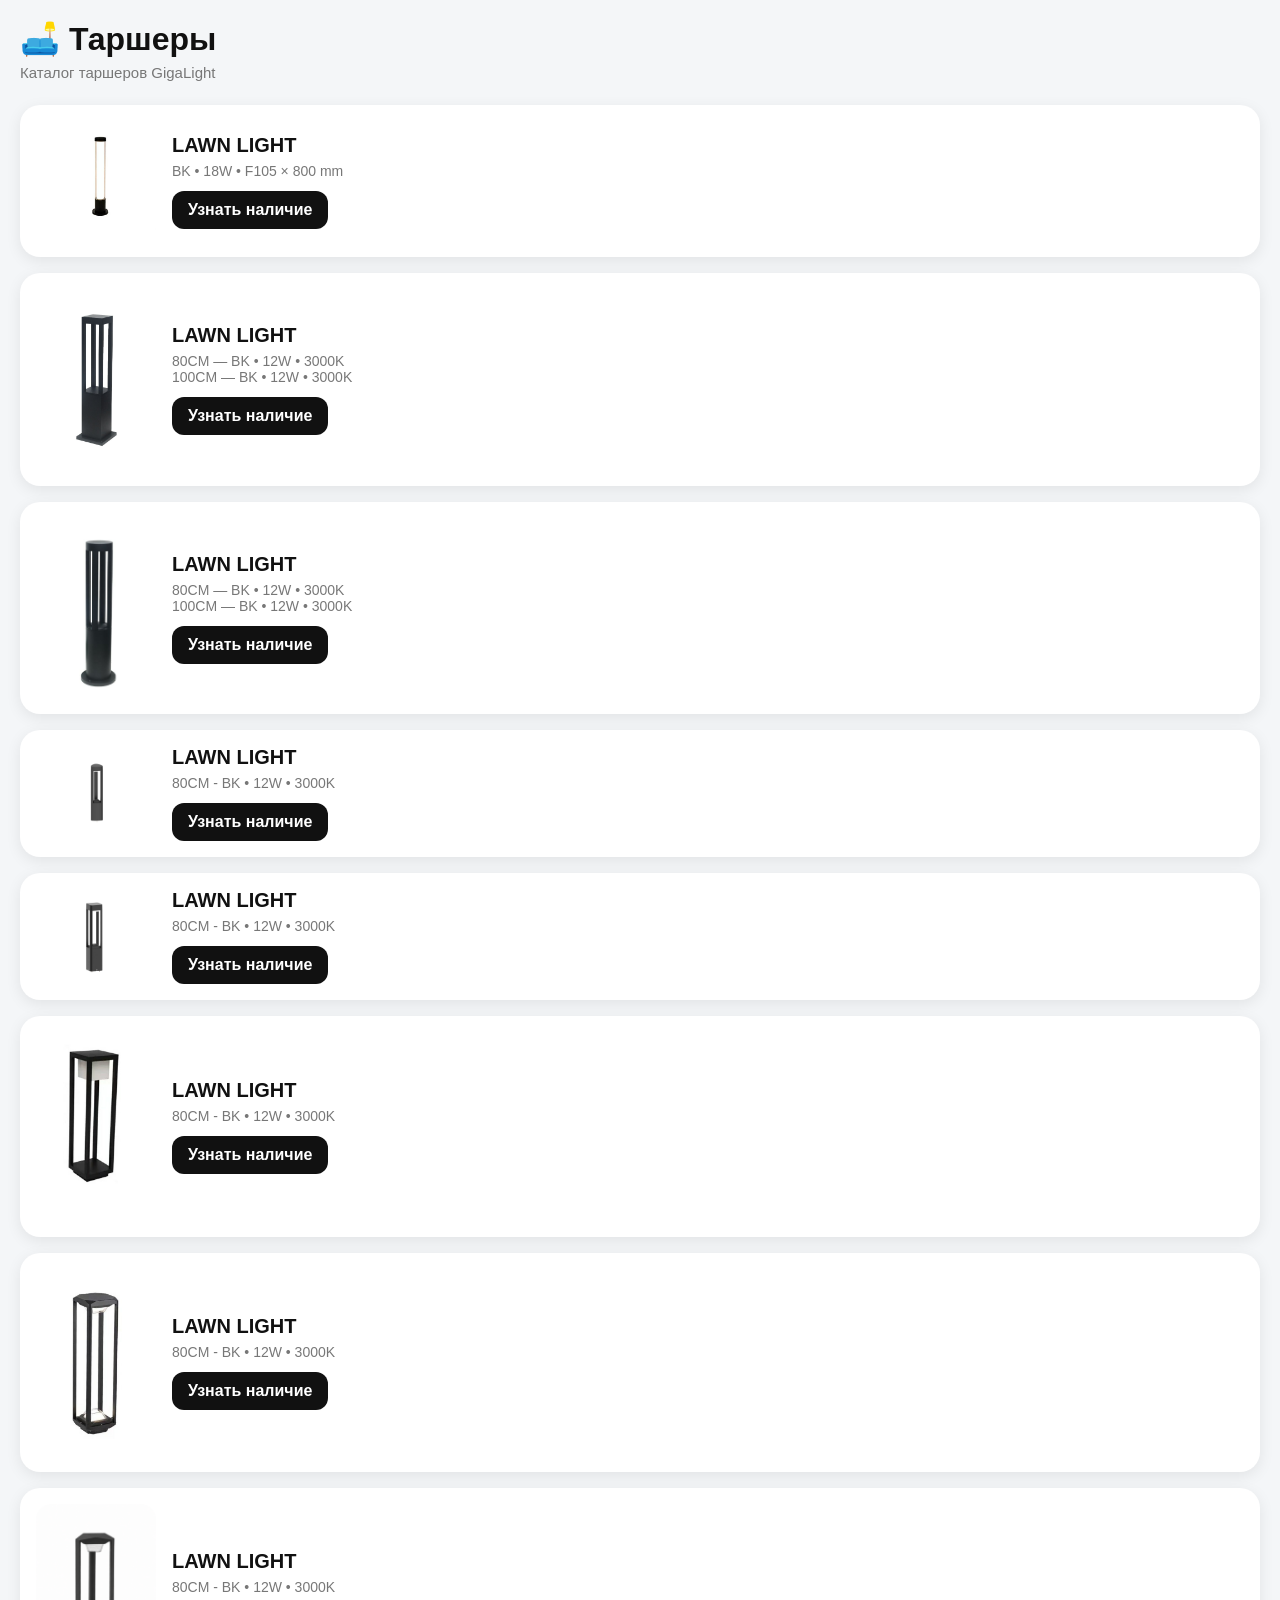
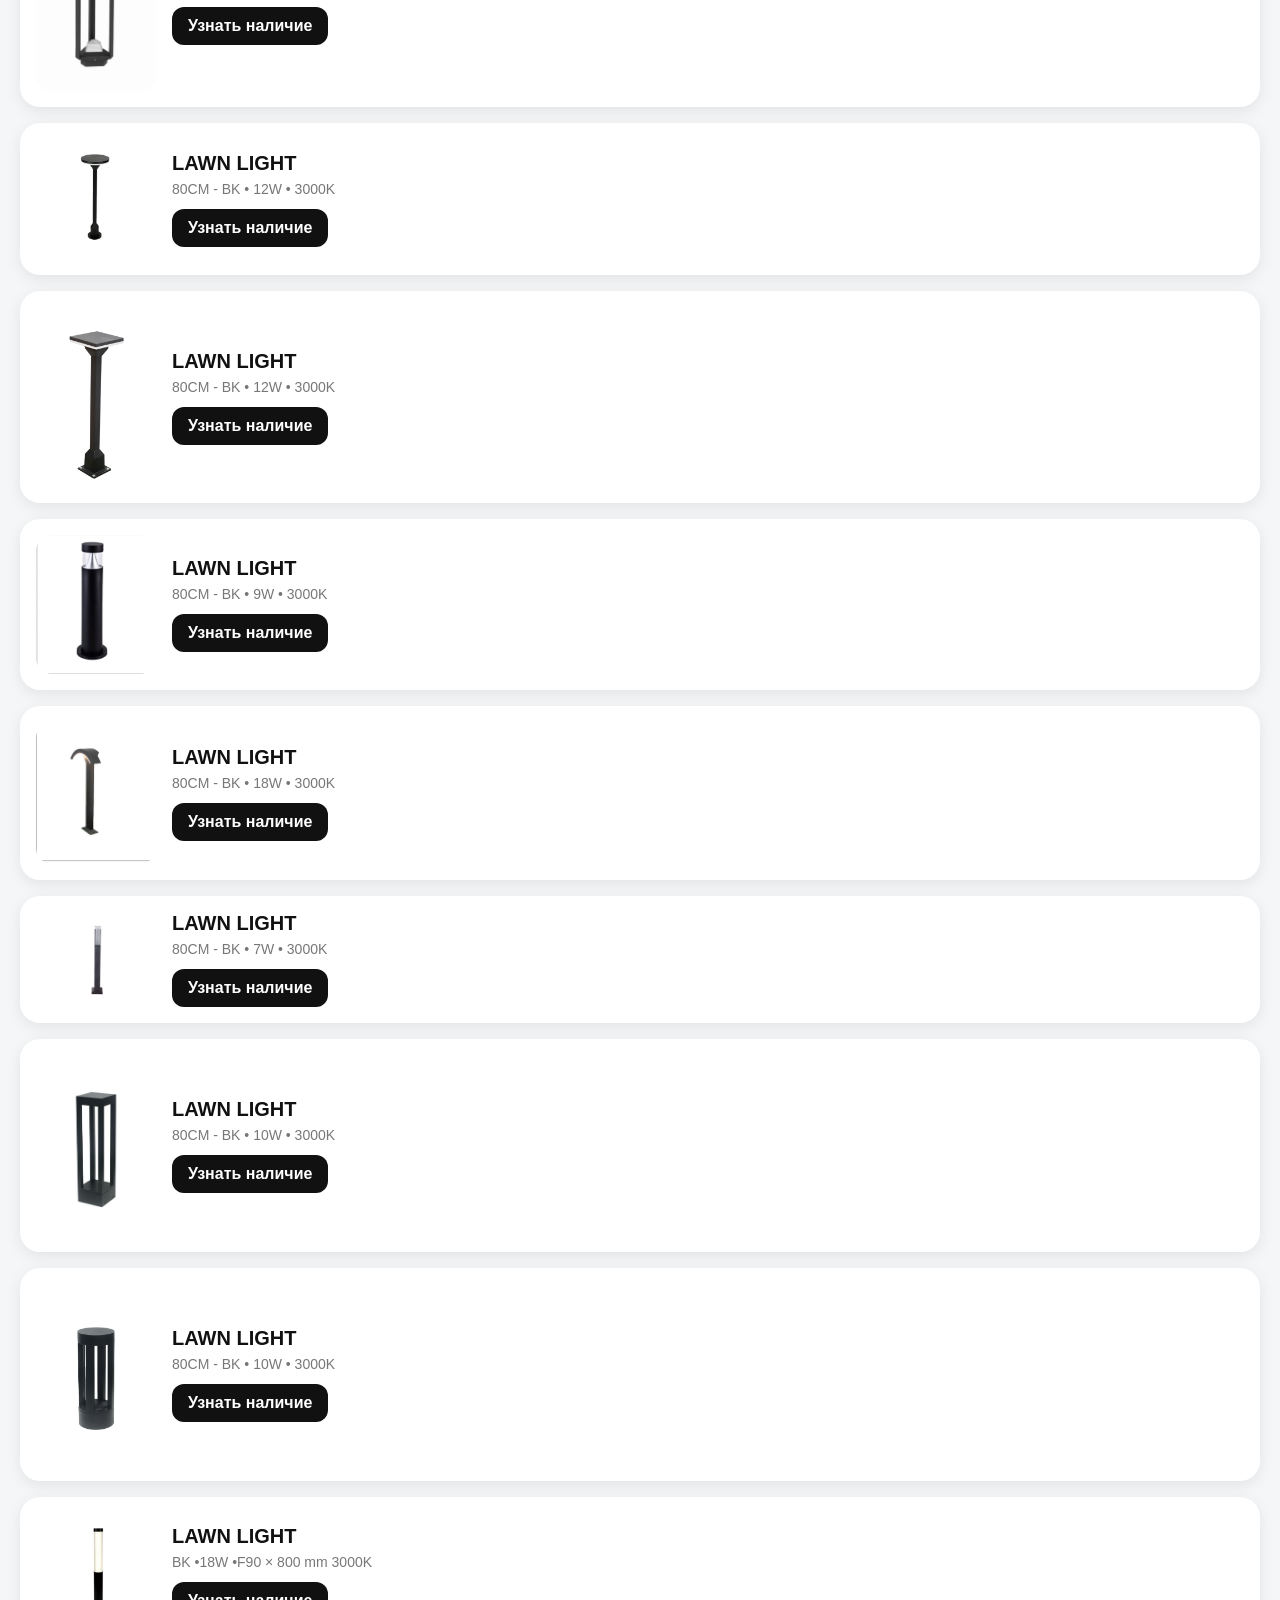
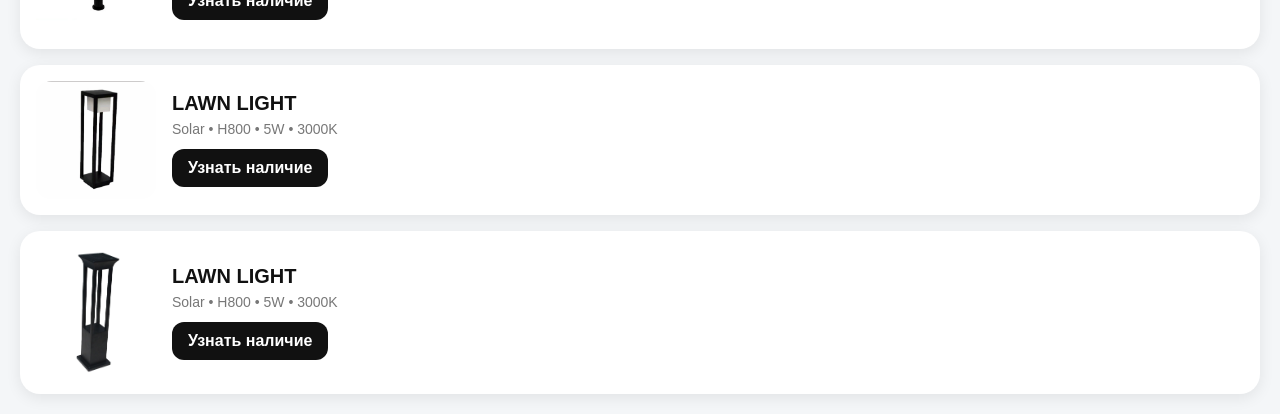
==== commit 0768d9ef: "Update floor-lamps.html" ====
--- a/floor-lamps.html
+++ b/floor-lamps.html
@@ -408,6 +408,29 @@
   </div>
 
     </div>
+    <div class="product-card">
+
+  <div class="product-images">
+    <div class="product-photo">
+      <img src="images/IMG_20260819_153224_941.jpg" alt="LAWN LIGHT">
+    </div>
+  </div>
+
+  <div class="product-info">
+
+    <h2>LAWN LIGHT</h2>
+
+    <p class="product-specs">
+      Solar • H800 • 5W • 3000K <br>
+    </p>
+
+    <a class="availability-button" href="https://t.me/GigaLight_uz">
+      Узнать наличие
+    </a>
+
+  </div>
+
+    </div>
   </main>
 
 </body>
